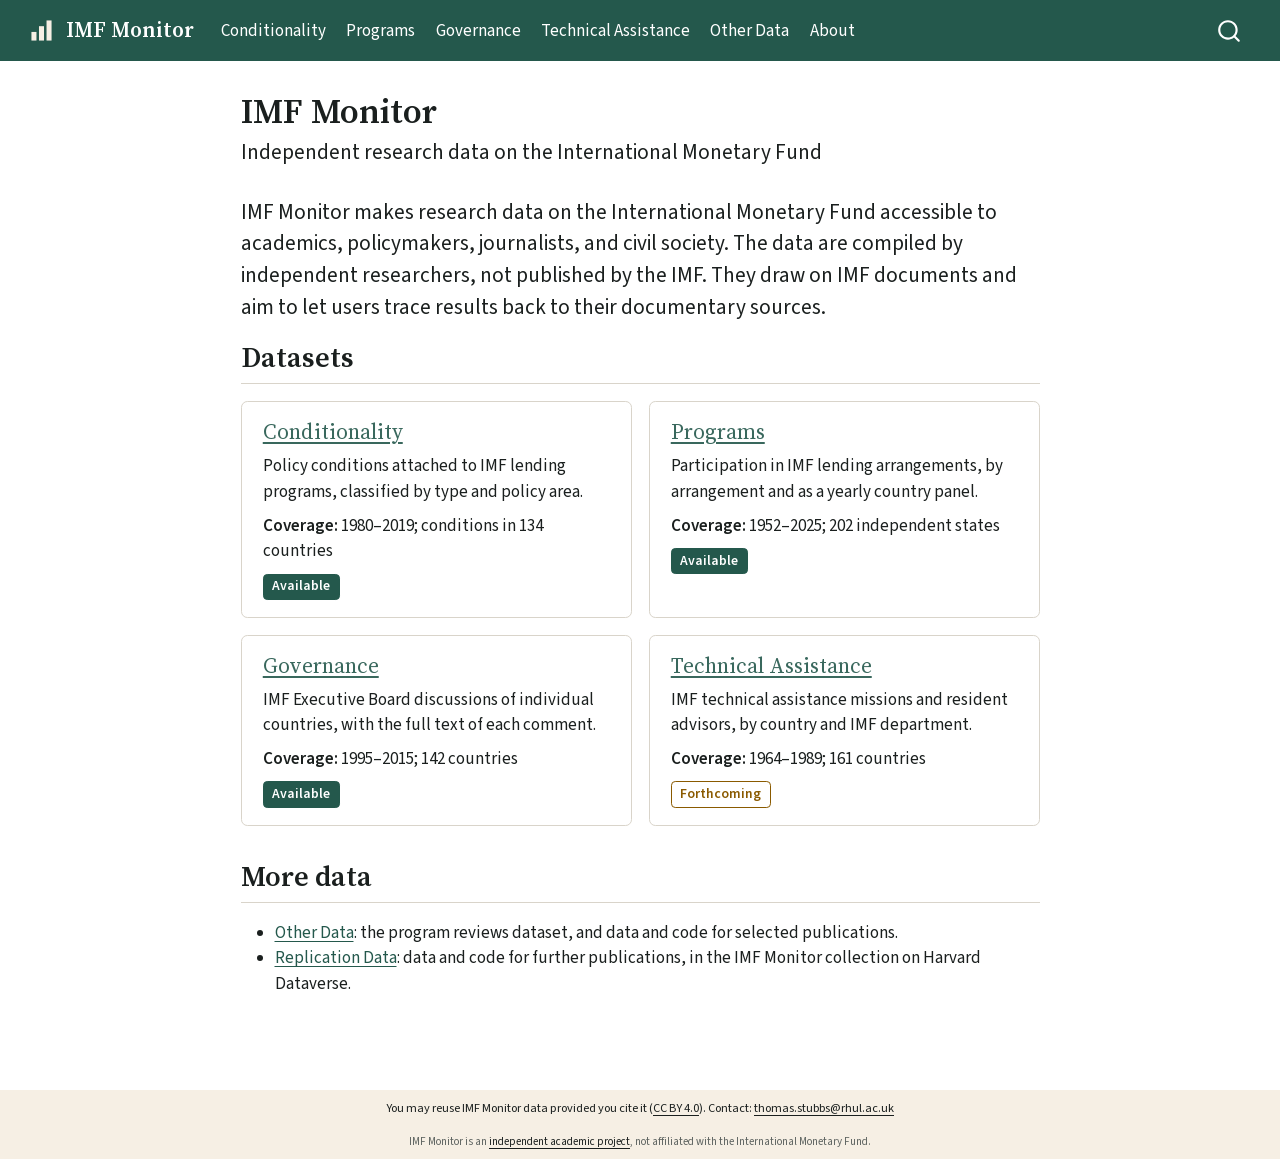
==== docs/index.html @ ade7a2f3 "Remove the last redirect; shorten the footer's independence notice - Remove the /imf-conditionality." ====
<!DOCTYPE html>
<html xmlns="http://www.w3.org/1999/xhtml" lang="en-GB" xml:lang="en-GB"><head>

<meta charset="utf-8">
<meta name="generator" content="quarto-1.9.38">

<meta name="viewport" content="width=device-width, initial-scale=1.0, user-scalable=yes">


<title>Independent research data on the International Monetary Fund – IMF Monitor</title>
<style>
/* Default styles provided by pandoc.
** See https://pandoc.org/MANUAL.html#variables-for-html for config info.
*/
code{white-space: pre-wrap;}
span.smallcaps{font-variant: small-caps;}
div.columns{display: flex; gap: min(4vw, 1.5em);}
div.column{flex: auto; overflow-x: auto;}
div.hanging-indent{margin-left: 1.5em; text-indent: -1.5em;}
ul.task-list{list-style: none;}
ul.task-list li input[type="checkbox"] {
  width: 0.8em;
  margin: 0 0.8em 0.2em -1em; /* quarto-specific, see https://github.com/quarto-dev/quarto-cli/issues/4556 */ 
  vertical-align: middle;
}
</style>


<script src="site_libs/quarto-nav/quarto-nav.js"></script>
<script src="site_libs/quarto-nav/headroom.min.js"></script>
<script src="site_libs/clipboard/clipboard.min.js"></script>
<script src="site_libs/quarto-search/autocomplete.umd.js"></script>
<script src="site_libs/quarto-search/fuse.min.js"></script>
<script src="site_libs/quarto-search/quarto-search.js"></script>
<meta name="quarto:offset" content="./">
<link href="./images/favicon.png" rel="icon" type="image/png">
<script src="site_libs/quarto-html/quarto.js" type="module"></script>
<script src="site_libs/quarto-html/tabsets/tabsets.js" type="module"></script>
<script src="site_libs/quarto-html/popper.min.js"></script>
<script src="site_libs/quarto-html/tippy.umd.min.js"></script>
<script src="site_libs/quarto-html/anchor.min.js"></script>
<link href="site_libs/quarto-html/tippy.css" rel="stylesheet">
<link href="site_libs/quarto-html/quarto-syntax-highlighting-15634bcf2e68342d4ad2dfa704d543f6.css" rel="stylesheet" id="quarto-text-highlighting-styles">
<script src="site_libs/bootstrap/bootstrap.min.js"></script>
<link href="site_libs/bootstrap/bootstrap-icons.css" rel="stylesheet">
<link href="site_libs/bootstrap/bootstrap-c8968382eff99cf567ea68c84a95cf80.min.css" rel="stylesheet" append-hash="true" id="quarto-bootstrap" data-mode="light">
<script id="quarto-search-options" type="application/json">{
  "location": "navbar",
  "copy-button": false,
  "collapse-after": 3,
  "panel-placement": "end",
  "type": "overlay",
  "limit": 50,
  "keyboard-shortcut": [
    "f",
    "/",
    "s"
  ],
  "show-item-context": false,
  "language": {
    "search-no-results-text": "No results",
    "search-matching-documents-text": "matching documents",
    "search-copy-link-title": "Copy link to search",
    "search-hide-matches-text": "Hide additional matches",
    "search-more-match-text": "more match in this document",
    "search-more-matches-text": "more matches in this document",
    "search-clear-button-title": "Clear",
    "search-text-placeholder": "",
    "search-detached-cancel-button-title": "Cancel",
    "search-submit-button-title": "Submit",
    "search-label": "Search"
  }
}</script>
<meta name="robots" content="noindex, nofollow">


<link rel="stylesheet" href="styles/fonts.css">
</head>

<body class="nav-fixed fullcontent quarto-light">

<div id="quarto-search-results"></div>
  <header id="quarto-header" class="headroom fixed-top">
    <nav class="navbar navbar-expand-lg " data-bs-theme="dark">
      <div class="navbar-container container-fluid">
      <div class="navbar-brand-container mx-auto">
    <a href="./index.html" class="navbar-brand navbar-brand-logo">
    <img src="./images/logo-mark.svg" alt="" class="navbar-logo light-content">
    <img src="./images/logo-mark.svg" alt="" class="navbar-logo dark-content">
    </a>
    <a class="navbar-brand" href="./index.html">
    <span class="navbar-title">IMF Monitor</span>
    </a>
  </div>
            <div id="quarto-search" class="" title="Search"></div>
          <button class="navbar-toggler" type="button" data-bs-toggle="collapse" data-bs-target="#navbarCollapse" aria-controls="navbarCollapse" role="menu" aria-expanded="false" aria-label="Toggle navigation" onclick="if (window.quartoToggleHeadroom) { window.quartoToggleHeadroom(); }">
  <span class="navbar-toggler-icon"></span>
</button>
          <div class="collapse navbar-collapse" id="navbarCollapse">
            <ul class="navbar-nav navbar-nav-scroll me-auto">
  <li class="nav-item">
    <a class="nav-link" href="./conditionality/index.html"> 
<span class="menu-text">Conditionality</span></a>
  </li>  
  <li class="nav-item">
    <a class="nav-link" href="./programs/index.html"> 
<span class="menu-text">Programs</span></a>
  </li>  
  <li class="nav-item">
    <a class="nav-link" href="./governance/index.html"> 
<span class="menu-text">Governance</span></a>
  </li>  
  <li class="nav-item">
    <a class="nav-link" href="./technical-assistance/index.html"> 
<span class="menu-text">Technical Assistance</span></a>
  </li>  
  <li class="nav-item">
    <a class="nav-link" href="./other-data/index.html"> 
<span class="menu-text">Other Data</span></a>
  </li>  
  <li class="nav-item">
    <a class="nav-link" href="./about-us/index.html"> 
<span class="menu-text">About</span></a>
  </li>  
</ul>
          </div> <!-- /navcollapse -->
            <div class="quarto-navbar-tools">
</div>
      </div> <!-- /container-fluid -->
    </nav>
</header>
<!-- content -->
<div id="quarto-content" class="quarto-container page-columns page-rows-contents page-layout-article page-navbar">
<!-- sidebar -->
<!-- margin-sidebar -->
    
<!-- main -->
<main class="content" id="quarto-document-content">
<a class="visually-hidden-focusable skip-link" href="#quarto-document-content">Skip to main content</a>
<script>
  // Quarto inserts this include inside <main>. Move the link to the start of
  // <body>, so it is the first thing a keyboard user reaches.
  (function () {
    var link = document.currentScript.previousElementSibling;
    document.body.insertBefore(link, document.body.firstChild);
  })();
</script>

<header id="title-block-header" class="quarto-title-block default">
<div class="quarto-title">
<h1 class="title">IMF Monitor</h1>
<p class="subtitle lead">Independent research data on the International Monetary Fund</p>
</div>



<div class="quarto-title-meta">

    
  
    
  </div>
  


</header>


<div class="lead">
<p>IMF Monitor makes research data on the International Monetary Fund accessible to academics, policymakers, journalists, and civil society. The data are compiled by independent researchers, not published by the IMF. They draw on IMF documents and aim to let users trace results back to their documentary sources.</p>
</div>
<section id="datasets" class="level2">
<h2 class="anchored" data-anchor-id="datasets">Datasets</h2>
<div class="dataset-grid">
<section class="level3 unnumbered unlisted no-anchor dataset-card">
<h3 class="unnumbered unlisted no-anchor" data-anchor-id=""><a href="./conditionality/index.html" class="stretched-link">Conditionality</a></h3>
<p>Policy conditions attached to IMF lending programs, classified by type and policy area.</p>
<p><span class="card-label">Coverage:</span> 1980–2019; conditions in 134 countries</p>
<p><span class="status status-available">Available</span></p>
</section>
<section class="level3 unnumbered unlisted no-anchor dataset-card">
<h3 class="unnumbered unlisted no-anchor" data-anchor-id=""><a href="./programs/index.html" class="stretched-link">Programs</a></h3>
<p>Participation in IMF lending arrangements, by arrangement and as a yearly country panel.</p>
<p><span class="card-label">Coverage:</span> 1952–2025; 202 independent states</p>
<p><span class="status status-available">Available</span></p>
</section>
<section class="level3 unnumbered unlisted no-anchor dataset-card">
<h3 class="unnumbered unlisted no-anchor" data-anchor-id=""><a href="./governance/index.html" class="stretched-link">Governance</a></h3>
<p>IMF Executive Board discussions of individual countries, with the full text of each comment.</p>
<p><span class="card-label">Coverage:</span> 1995–2015; 142 countries</p>
<p><span class="status status-available">Available</span></p>
</section>
<section class="level3 unnumbered unlisted no-anchor dataset-card">
<h3 class="unnumbered unlisted no-anchor" data-anchor-id=""><a href="./technical-assistance/index.html" class="stretched-link">Technical Assistance</a></h3>
<p>IMF technical assistance missions and resident advisors, by country and IMF department.</p>
<p><span class="card-label">Coverage:</span> 1964–1989; 161 countries</p>
<p><span class="status status-forthcoming">Forthcoming</span></p>
</section>
</div>
</section>
<section id="more-data" class="level2">
<h2 class="anchored" data-anchor-id="more-data">More data</h2>
<ul>
<li><a href="./other-data/index.html">Other Data</a>: the program reviews dataset, and data and code for selected publications.</li>
<li><a href="https://dataverse.harvard.edu/dataverse/imfmonitor">Replication Data</a>: data and code for further publications, in the IMF Monitor collection on Harvard Dataverse.</li>
</ul>


</section>

</main> <!-- /main -->
<script>
  // Copy button in citation boxes (the dataset-cite shortcode).
  document.addEventListener("click", function (event) {
    var button = event.target.closest(".cite-copy");
    if (!button || !navigator.clipboard) return;
    var text = button.closest(".cite-box").querySelector("p").innerText;
    navigator.clipboard.writeText(text).then(function () {
      button.textContent = "Copied";
      setTimeout(function () { button.textContent = "Copy citation"; }, 2000);
    });
  });
</script>
<script id="quarto-html-after-body" type="application/javascript">
  window.document.addEventListener("DOMContentLoaded", function (event) {
    const icon = "";
    const anchorJS = new window.AnchorJS();
    anchorJS.options = {
      placement: 'right',
      icon: icon
    };
    anchorJS.add('.anchored');
    const isCodeAnnotation = (el) => {
      for (const clz of el.classList) {
        if (clz.startsWith('code-annotation-')) {                     
          return true;
        }
      }
      return false;
    }
    const onCopySuccess = function(e) {
      // button target
      const button = e.trigger;
      // don't keep focus
      button.blur();
      // flash "checked"
      button.classList.add('code-copy-button-checked');
      var currentTitle = button.getAttribute("title");
      button.setAttribute("title", "Copied!");
      let tooltip;
      if (window.bootstrap) {
        button.setAttribute("data-bs-toggle", "tooltip");
        button.setAttribute("data-bs-placement", "left");
        button.setAttribute("data-bs-title", "Copied!");
        tooltip = new bootstrap.Tooltip(button, 
          { trigger: "manual", 
            customClass: "code-copy-button-tooltip",
            offset: [0, -8]});
        tooltip.show();    
      }
      setTimeout(function() {
        if (tooltip) {
          tooltip.hide();
          button.removeAttribute("data-bs-title");
          button.removeAttribute("data-bs-toggle");
          button.removeAttribute("data-bs-placement");
        }
        button.setAttribute("title", currentTitle);
        button.classList.remove('code-copy-button-checked');
      }, 1000);
      // clear code selection
      e.clearSelection();
    }
    const getTextToCopy = function(trigger) {
      const outerScaffold = trigger.parentElement.cloneNode(true);
      const codeEl = outerScaffold.querySelector('code');
      for (const childEl of codeEl.children) {
        if (isCodeAnnotation(childEl)) {
          childEl.remove();
        }
      }
      return codeEl.innerText;
    }
    const clipboard = new window.ClipboardJS('.code-copy-button:not([data-in-quarto-modal])', {
      text: getTextToCopy
    });
    clipboard.on('success', onCopySuccess);
    if (window.document.getElementById('quarto-embedded-source-code-modal')) {
      const clipboardModal = new window.ClipboardJS('.code-copy-button[data-in-quarto-modal]', {
        text: getTextToCopy,
        container: window.document.getElementById('quarto-embedded-source-code-modal')
      });
      clipboardModal.on('success', onCopySuccess);
    }
      var localhostRegex = new RegExp(/^(?:http|https):\/\/localhost\:?[0-9]*\//);
      var mailtoRegex = new RegExp(/^mailto:/);
        var filterRegex = new RegExp("https:\/\/thomasairbag\.github\.io\/imfmonitor-website\/");
      var isInternal = (href) => {
          return filterRegex.test(href) || localhostRegex.test(href) || mailtoRegex.test(href);
      }
      // Inspect non-navigation links and adorn them if external
     var links = window.document.querySelectorAll('a[href]:not(.nav-link):not(.navbar-brand):not(.toc-action):not(.sidebar-link):not(.sidebar-item-toggle):not(.pagination-link):not(.no-external):not([aria-hidden]):not(.dropdown-item):not(.quarto-navigation-tool):not(.about-link)');
      for (var i=0; i<links.length; i++) {
        const link = links[i];
        if (!isInternal(link.href)) {
          // undo the damage that might have been done by quarto-nav.js in the case of
          // links that we want to consider external
          if (link.dataset.originalHref !== undefined) {
            link.href = link.dataset.originalHref;
          }
        }
      }
    function tippyHover(el, contentFn, onTriggerFn, onUntriggerFn) {
      const config = {
        allowHTML: true,
        maxWidth: 500,
        delay: 100,
        arrow: false,
        appendTo: function(el) {
            return el.parentElement;
        },
        interactive: true,
        interactiveBorder: 10,
        theme: 'quarto',
        placement: 'bottom-start',
      };
      if (contentFn) {
        config.content = contentFn;
      }
      if (onTriggerFn) {
        config.onTrigger = onTriggerFn;
      }
      if (onUntriggerFn) {
        config.onUntrigger = onUntriggerFn;
      }
      window.tippy(el, config); 
    }
    const noterefs = window.document.querySelectorAll('a[role="doc-noteref"]');
    for (var i=0; i<noterefs.length; i++) {
      const ref = noterefs[i];
      tippyHover(ref, function() {
        // use id or data attribute instead here
        let href = ref.getAttribute('data-footnote-href') || ref.getAttribute('href');
        try { href = new URL(href).hash; } catch {}
        const id = href.replace(/^#\/?/, "");
        const note = window.document.getElementById(id);
        if (note) {
          return note.innerHTML;
        } else {
          return "";
        }
      });
    }
    const xrefs = window.document.querySelectorAll('a.quarto-xref');
    const processXRef = (id, note) => {
      // Strip column container classes
      const stripColumnClz = (el) => {
        el.classList.remove("page-full", "page-columns");
        if (el.children) {
          for (const child of el.children) {
            stripColumnClz(child);
          }
        }
      }
      stripColumnClz(note)
      if (id === null || id.startsWith('sec-')) {
        // Special case sections, only their first couple elements
        const container = document.createElement("div");
        if (note.children && note.children.length > 2) {
          container.appendChild(note.children[0].cloneNode(true));
          for (let i = 1; i < note.children.length; i++) {
            const child = note.children[i];
            if (child.tagName === "P" && child.innerText === "") {
              continue;
            } else {
              container.appendChild(child.cloneNode(true));
              break;
            }
          }
          if (window.Quarto?.typesetMath) {
            window.Quarto.typesetMath(container);
          }
          return container.innerHTML
        } else {
          if (window.Quarto?.typesetMath) {
            window.Quarto.typesetMath(note);
          }
          return note.innerHTML;
        }
      } else {
        // Remove any anchor links if they are present
        const anchorLink = note.querySelector('a.anchorjs-link');
        if (anchorLink) {
          anchorLink.remove();
        }
        if (window.Quarto?.typesetMath) {
          window.Quarto.typesetMath(note);
        }
        if (note.classList.contains("callout")) {
          return note.outerHTML;
        } else {
          return note.innerHTML;
        }
      }
    }
    for (var i=0; i<xrefs.length; i++) {
      const xref = xrefs[i];
      tippyHover(xref, undefined, function(instance) {
        instance.disable();
        let url = xref.getAttribute('href');
        let hash = undefined; 
        if (url.startsWith('#')) {
          hash = url;
        } else {
          try { hash = new URL(url).hash; } catch {}
        }
        if (hash) {
          const id = hash.replace(/^#\/?/, "");
          const note = window.document.getElementById(id);
          if (note !== null) {
            try {
              const html = processXRef(id, note.cloneNode(true));
              instance.setContent(html);
            } finally {
              instance.enable();
              instance.show();
            }
          } else {
            // See if we can fetch this
            fetch(url.split('#')[0])
            .then(res => res.text())
            .then(html => {
              const parser = new DOMParser();
              const htmlDoc = parser.parseFromString(html, "text/html");
              const note = htmlDoc.getElementById(id);
              if (note !== null) {
                const html = processXRef(id, note);
                instance.setContent(html);
              } 
            }).finally(() => {
              instance.enable();
              instance.show();
            });
          }
        } else {
          // See if we can fetch a full url (with no hash to target)
          // This is a special case and we should probably do some content thinning / targeting
          fetch(url)
          .then(res => res.text())
          .then(html => {
            const parser = new DOMParser();
            const htmlDoc = parser.parseFromString(html, "text/html");
            const note = htmlDoc.querySelector('main.content');
            if (note !== null) {
              // This should only happen for chapter cross references
              // (since there is no id in the URL)
              // remove the first header
              if (note.children.length > 0 && note.children[0].tagName === "HEADER") {
                note.children[0].remove();
              }
              const html = processXRef(null, note);
              instance.setContent(html);
            } 
          }).finally(() => {
            instance.enable();
            instance.show();
          });
        }
      }, function(instance) {
      });
    }
        let selectedAnnoteEl;
        const selectorForAnnotation = ( cell, annotation) => {
          let cellAttr = 'data-code-cell="' + cell + '"';
          let lineAttr = 'data-code-annotation="' +  annotation + '"';
          const selector = 'span[' + cellAttr + '][' + lineAttr + ']';
          return selector;
        }
        const selectCodeLines = (annoteEl) => {
          const doc = window.document;
          const targetCell = annoteEl.getAttribute("data-target-cell");
          const targetAnnotation = annoteEl.getAttribute("data-target-annotation");
          const annoteSpan = window.document.querySelector(selectorForAnnotation(targetCell, targetAnnotation));
          const lines = annoteSpan.getAttribute("data-code-lines").split(",");
          const lineIds = lines.map((line) => {
            return targetCell + "-" + line;
          })
          let top = null;
          let height = null;
          let parent = null;
          if (lineIds.length > 0) {
              //compute the position of the single el (top and bottom and make a div)
              const el = window.document.getElementById(lineIds[0]);
              top = el.offsetTop;
              height = el.offsetHeight;
              parent = el.parentElement.parentElement;
            if (lineIds.length > 1) {
              const lastEl = window.document.getElementById(lineIds[lineIds.length - 1]);
              const bottom = lastEl.offsetTop + lastEl.offsetHeight;
              height = bottom - top;
            }
            if (top !== null && height !== null && parent !== null) {
              // cook up a div (if necessary) and position it 
              let div = window.document.getElementById("code-annotation-line-highlight");
              if (div === null) {
                div = window.document.createElement("div");
                div.setAttribute("id", "code-annotation-line-highlight");
                div.style.position = 'absolute';
                parent.appendChild(div);
              }
              div.style.top = top - 2 + "px";
              div.style.height = height + 4 + "px";
              div.style.left = 0;
              let gutterDiv = window.document.getElementById("code-annotation-line-highlight-gutter");
              if (gutterDiv === null) {
                gutterDiv = window.document.createElement("div");
                gutterDiv.setAttribute("id", "code-annotation-line-highlight-gutter");
                gutterDiv.style.position = 'absolute';
                const codeCell = window.document.getElementById(targetCell);
                const gutter = codeCell.querySelector('.code-annotation-gutter');
                gutter.appendChild(gutterDiv);
              }
              gutterDiv.style.top = top - 2 + "px";
              gutterDiv.style.height = height + 4 + "px";
            }
            selectedAnnoteEl = annoteEl;
          }
        };
        const unselectCodeLines = () => {
          const elementsIds = ["code-annotation-line-highlight", "code-annotation-line-highlight-gutter"];
          elementsIds.forEach((elId) => {
            const div = window.document.getElementById(elId);
            if (div) {
              div.remove();
            }
          });
          selectedAnnoteEl = undefined;
        };
          // Handle positioning of the toggle
      window.addEventListener(
        "resize",
        throttle(() => {
          elRect = undefined;
          if (selectedAnnoteEl) {
            selectCodeLines(selectedAnnoteEl);
          }
        }, 10)
      );
      function throttle(fn, ms) {
      let throttle = false;
      let timer;
        return (...args) => {
          if(!throttle) { // first call gets through
              fn.apply(this, args);
              throttle = true;
          } else { // all the others get throttled
              if(timer) clearTimeout(timer); // cancel #2
              timer = setTimeout(() => {
                fn.apply(this, args);
                timer = throttle = false;
              }, ms);
          }
        };
      }
        // Attach click handler to the DT
        const annoteDls = window.document.querySelectorAll('dt[data-target-cell]');
        for (const annoteDlNode of annoteDls) {
          annoteDlNode.addEventListener('click', (event) => {
            const clickedEl = event.target;
            if (clickedEl !== selectedAnnoteEl) {
              unselectCodeLines();
              const activeEl = window.document.querySelector('dt[data-target-cell].code-annotation-active');
              if (activeEl) {
                activeEl.classList.remove('code-annotation-active');
              }
              selectCodeLines(clickedEl);
              clickedEl.classList.add('code-annotation-active');
            } else {
              // Unselect the line
              unselectCodeLines();
              clickedEl.classList.remove('code-annotation-active');
            }
          });
        }
    const findCites = (el) => {
      const parentEl = el.parentElement;
      if (parentEl) {
        const cites = parentEl.dataset.cites;
        if (cites) {
          return {
            el,
            cites: cites.split(' ')
          };
        } else {
          return findCites(el.parentElement)
        }
      } else {
        return undefined;
      }
    };
    var bibliorefs = window.document.querySelectorAll('a[role="doc-biblioref"]');
    for (var i=0; i<bibliorefs.length; i++) {
      const ref = bibliorefs[i];
      const citeInfo = findCites(ref);
      if (citeInfo) {
        tippyHover(citeInfo.el, function() {
          var popup = window.document.createElement('div');
          citeInfo.cites.forEach(function(cite) {
            var citeDiv = window.document.createElement('div');
            citeDiv.classList.add('hanging-indent');
            citeDiv.classList.add('csl-entry');
            var biblioDiv = window.document.getElementById('ref-' + cite);
            if (biblioDiv) {
              citeDiv.innerHTML = biblioDiv.innerHTML;
            }
            popup.appendChild(citeDiv);
          });
          return popup.innerHTML;
        });
      }
    }
  });
  </script>
</div> <!-- /content -->
<footer class="footer">
  <div class="nav-footer">
    <div class="nav-footer-left">
      &nbsp;
    </div>   
    <div class="nav-footer-center">
<p>You may reuse IMF Monitor data provided you cite it (<a href="https://creativecommons.org/licenses/by/4.0/">CC BY 4.0</a>). Contact: <a href="mailto:thomas.stubbs@rhul.ac.uk">thomas.stubbs@rhul.ac.uk</a></p>
<p>IMF Monitor is an <a href="./about-us/index.html#independence">independent academic project</a>, not affiliated with the International Monetary Fund.</p>
</div>
    <div class="nav-footer-right">
      &nbsp;
    </div>
  </div>
</footer>




</body></html>
---- docs/site_libs/quarto-html/tippy.css ----
.tippy-box[data-animation=fade][data-state=hidden]{opacity:0}[data-tippy-root]{max-width:calc(100vw - 10px)}.tippy-box{position:relative;background-color:#333;color:#fff;border-radius:4px;font-size:14px;line-height:1.4;white-space:normal;outline:0;transition-property:transform,visibility,opacity}.tippy-box[data-placement^=top]>.tippy-arrow{bottom:0}.tippy-box[data-placement^=top]>.tippy-arrow:before{bottom:-7px;left:0;border-width:8px 8px 0;border-top-color:initial;transform-origin:center top}.tippy-box[data-placement^=bottom]>.tippy-arrow{top:0}.tippy-box[data-placement^=bottom]>.tippy-arrow:before{top:-7px;left:0;border-width:0 8px 8px;border-bottom-color:initial;transform-origin:center bottom}.tippy-box[data-placement^=left]>.tippy-arrow{right:0}.tippy-box[data-placement^=left]>.tippy-arrow:before{border-width:8px 0 8px 8px;border-left-color:initial;right:-7px;transform-origin:center left}.tippy-box[data-placement^=right]>.tippy-arrow{left:0}.tippy-box[data-placement^=right]>.tippy-arrow:before{left:-7px;border-width:8px 8px 8px 0;border-right-color:initial;transform-origin:center right}.tippy-box[data-inertia][data-state=visible]{transition-timing-function:cubic-bezier(.54,1.5,.38,1.11)}.tippy-arrow{width:16px;height:16px;color:#333}.tippy-arrow:before{content:"";position:absolute;border-color:transparent;border-style:solid}.tippy-content{position:relative;padding:5px 9px;z-index:1}
---- docs/site_libs/quarto-html/quarto-syntax-highlighting-15634bcf2e68342d4ad2dfa704d543f6.css ----
/* quarto syntax highlight colors */
:root {
  --quarto-hl-ot-color: #003B4F;
  --quarto-hl-at-color: #657422;
  --quarto-hl-ss-color: #20794D;
  --quarto-hl-an-color: #5E5E5E;
  --quarto-hl-fu-color: #4758AB;
  --quarto-hl-st-color: #20794D;
  --quarto-hl-cf-color: #003B4F;
  --quarto-hl-op-color: #5E5E5E;
  --quarto-hl-er-color: #AD0000;
  --quarto-hl-bn-color: #AD0000;
  --quarto-hl-al-color: #AD0000;
  --quarto-hl-va-color: #111111;
  --quarto-hl-bu-color: inherit;
  --quarto-hl-ex-color: inherit;
  --quarto-hl-pp-color: #AD0000;
  --quarto-hl-in-color: #5E5E5E;
  --quarto-hl-vs-color: #20794D;
  --quarto-hl-wa-color: #5E5E5E;
  --quarto-hl-do-color: #5E5E5E;
  --quarto-hl-im-color: #00769E;
  --quarto-hl-ch-color: #20794D;
  --quarto-hl-dt-color: #AD0000;
  --quarto-hl-fl-color: #AD0000;
  --quarto-hl-co-color: #5E5E5E;
  --quarto-hl-cv-color: #5E5E5E;
  --quarto-hl-cn-color: #8f5902;
  --quarto-hl-sc-color: #5E5E5E;
  --quarto-hl-dv-color: #AD0000;
  --quarto-hl-kw-color: #003B4F;
}

/* other quarto variables */
:root {
  --quarto-font-monospace: SFMono-Regular, Menlo, Monaco, Consolas, "Liberation Mono", "Courier New", monospace;
}

/* syntax highlight based on Pandoc's rules */
pre > code.sourceCode > span {
  color: #003B4F;
}

code.sourceCode > span {
  color: #003B4F;
}

div.sourceCode,
div.sourceCode pre.sourceCode {
  color: #003B4F;
}

/* Normal */
code span {
  color: #003B4F;
}

/* Alert */
code span.al {
  color: #AD0000;
  font-style: inherit;
}

/* Annotation */
code span.an {
  color: #5E5E5E;
  font-style: inherit;
}

/* Attribute */
code span.at {
  color: #657422;
  font-style: inherit;
}

/* BaseN */
code span.bn {
  color: #AD0000;
  font-style: inherit;
}

/* BuiltIn */
code span.bu {
  font-style: inherit;
}

/* ControlFlow */
code span.cf {
  color: #003B4F;
  font-weight: bold;
  font-style: inherit;
}

/* Char */
code span.ch {
  color: #20794D;
  font-style: inherit;
}

/* Constant */
code span.cn {
  color: #8f5902;
  font-style: inherit;
}

/* Comment */
code span.co {
  color: #5E5E5E;
  font-style: inherit;
}

/* CommentVar */
code span.cv {
  color: #5E5E5E;
  font-style: italic;
}

/* Documentation */
code span.do {
  color: #5E5E5E;
  font-style: italic;
}

/* DataType */
code span.dt {
  color: #AD0000;
  font-style: inherit;
}

/* DecVal */
code span.dv {
  color: #AD0000;
  font-style: inherit;
}

/* Error */
code span.er {
  color: #AD0000;
  font-style: inherit;
}

/* Extension */
code span.ex {
  font-style: inherit;
}

/* Float */
code span.fl {
  color: #AD0000;
  font-style: inherit;
}

/* Function */
code span.fu {
  color: #4758AB;
  font-style: inherit;
}

/* Import */
code span.im {
  color: #00769E;
  font-style: inherit;
}

/* Information */
code span.in {
  color: #5E5E5E;
  font-style: inherit;
}

/* Keyword */
code span.kw {
  color: #003B4F;
  font-weight: bold;
  font-style: inherit;
}

/* Operator */
code span.op {
  color: #5E5E5E;
  font-style: inherit;
}

/* Other */
code span.ot {
  color: #003B4F;
  font-style: inherit;
}

/* Preprocessor */
code span.pp {
  color: #AD0000;
  font-style: inherit;
}

/* SpecialChar */
code span.sc {
  color: #5E5E5E;
  font-style: inherit;
}

/* SpecialString */
code span.ss {
  color: #20794D;
  font-style: inherit;
}

/* String */
code span.st {
  color: #20794D;
  font-style: inherit;
}

/* Variable */
code span.va {
  color: #111111;
  font-style: inherit;
}

/* VerbatimString */
code span.vs {
  color: #20794D;
  font-style: inherit;
}

/* Warning */
code span.wa {
  color: #5E5E5E;
  font-style: italic;
}

.prevent-inlining {
  content: "</";
}

/*# sourceMappingURL=f23921c56f73e400b49028c9186a1aa0.css.map */
---- docs/styles/fonts.css ----
/* Self-hosted fonts, unmodified from Adobe's release branches:
   github.com/adobe-fonts/source-serif and github.com/adobe-fonts/source-sans.
   SIL Open Font Licence 1.1; each folder in fonts/ carries its LICENSE.md.
   Kept in plain CSS rather than custom.scss so the url() paths stay relative
   to this file: docs/styles/fonts.css -> docs/fonts/. */

@font-face {
  font-family: "Source Serif 4";
  font-style: normal;
  font-weight: 400;
  font-display: swap;
  src: url("../fonts/source-serif-4/SourceSerif4-Regular.ttf.woff2") format("woff2");
}

@font-face {
  font-family: "Source Serif 4";
  font-style: italic;
  font-weight: 400;
  font-display: swap;
  src: url("../fonts/source-serif-4/SourceSerif4-It.ttf.woff2") format("woff2");
}

@font-face {
  font-family: "Source Serif 4";
  font-style: normal;
  font-weight: 600;
  font-display: swap;
  src: url("../fonts/source-serif-4/SourceSerif4-Semibold.ttf.woff2") format("woff2");
}

@font-face {
  font-family: "Source Sans 3";
  font-style: normal;
  font-weight: 400;
  font-display: swap;
  src: url("../fonts/source-sans-3/SourceSans3-Regular.ttf.woff2") format("woff2");
}

@font-face {
  font-family: "Source Sans 3";
  font-style: italic;
  font-weight: 400;
  font-display: swap;
  src: url("../fonts/source-sans-3/SourceSans3-It.ttf.woff2") format("woff2");
}

@font-face {
  font-family: "Source Sans 3";
  font-style: normal;
  font-weight: 600;
  font-display: swap;
  src: url("../fonts/source-sans-3/SourceSans3-Semibold.ttf.woff2") format("woff2");
}
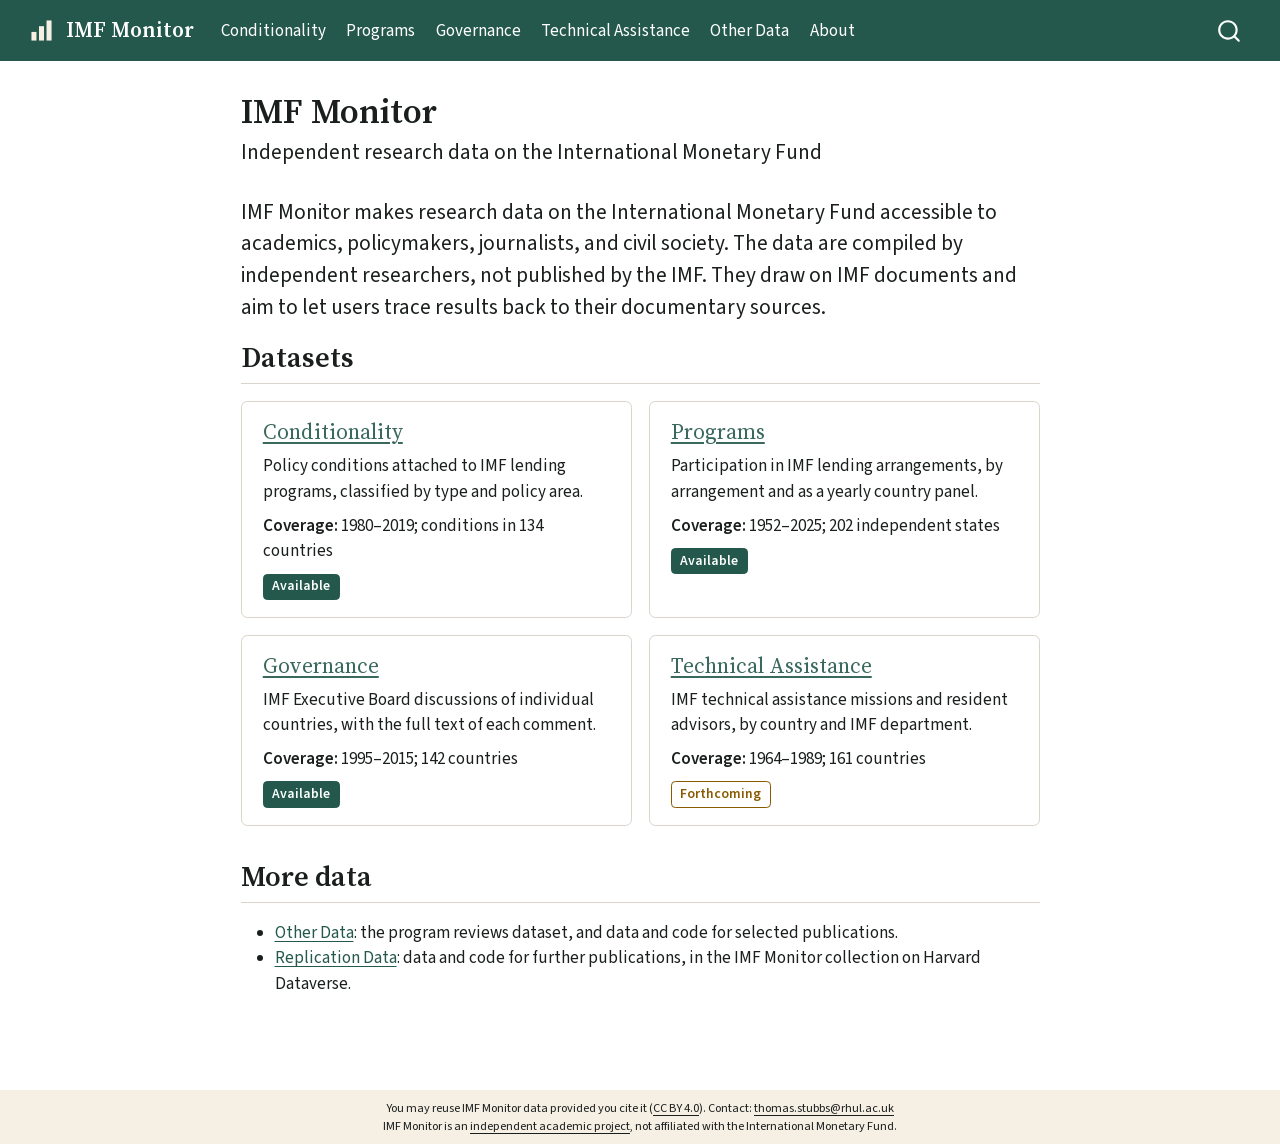
==== commit db14ec98: "Staging fixes, page titles, and footer; remove Download Data; move About - Name the logo link "IMF M" ====
--- a/docs/index.html
+++ b/docs/index.html
@@ -7,7 +7,7 @@
 <meta name="viewport" content="width=device-width, initial-scale=1.0, user-scalable=yes">
 
 
-<title>Independent research data on the International Monetary Fund – IMF Monitor</title>
+<title>IMF Monitor</title>
 <style>
 /* Default styles provided by pandoc.
 ** See https://pandoc.org/MANUAL.html#variables-for-html for config info.
@@ -43,7 +43,7 @@
 <link href="site_libs/quarto-html/quarto-syntax-highlighting-15634bcf2e68342d4ad2dfa704d543f6.css" rel="stylesheet" id="quarto-text-highlighting-styles">
 <script src="site_libs/bootstrap/bootstrap.min.js"></script>
 <link href="site_libs/bootstrap/bootstrap-icons.css" rel="stylesheet">
-<link href="site_libs/bootstrap/bootstrap-c8968382eff99cf567ea68c84a95cf80.min.css" rel="stylesheet" append-hash="true" id="quarto-bootstrap" data-mode="light">
+<link href="site_libs/bootstrap/bootstrap-fb3873f1b0c84fda8a8cf8d7097b7a4d.min.css" rel="stylesheet" append-hash="true" id="quarto-bootstrap" data-mode="light">
 <script id="quarto-search-options" type="application/json">{
   "location": "navbar",
   "copy-button": false,
@@ -85,8 +85,8 @@
       <div class="navbar-container container-fluid">
       <div class="navbar-brand-container mx-auto">
     <a href="./index.html" class="navbar-brand navbar-brand-logo">
-    <img src="./images/logo-mark.svg" alt="" class="navbar-logo light-content">
-    <img src="./images/logo-mark.svg" alt="" class="navbar-logo dark-content">
+    <img src="./images/logo-mark.svg" alt="IMF Monitor" class="navbar-logo light-content">
+    <img src="./images/logo-mark.svg" alt="IMF Monitor" class="navbar-logo dark-content">
     </a>
     <a class="navbar-brand" href="./index.html">
     <span class="navbar-title">IMF Monitor</span>
@@ -119,7 +119,7 @@
 <span class="menu-text">Other Data</span></a>
   </li>  
   <li class="nav-item">
-    <a class="nav-link" href="./about-us/index.html"> 
+    <a class="nav-link" href="./about/index.html"> 
 <span class="menu-text">About</span></a>
   </li>  
 </ul>
@@ -628,8 +628,8 @@
       &nbsp;
     </div>   
     <div class="nav-footer-center">
-<p>You may reuse IMF Monitor data provided you cite it (<a href="https://creativecommons.org/licenses/by/4.0/">CC BY 4.0</a>). Contact: <a href="mailto:thomas.stubbs@rhul.ac.uk">thomas.stubbs@rhul.ac.uk</a></p>
-<p>IMF Monitor is an <a href="./about-us/index.html#independence">independent academic project</a>, not affiliated with the International Monetary Fund.</p>
+<p>You may reuse IMF Monitor data provided you cite it (<a href="https://creativecommons.org/licenses/by/4.0/">CC BY 4.0</a>). Contact: <a href="mailto:thomas.stubbs@rhul.ac.uk">thomas.stubbs@rhul.ac.uk</a><br>
+IMF Monitor is an <a href="./about/index.html#independence">independent academic project</a>, not affiliated with the International Monetary Fund.</p>
 </div>
     <div class="nav-footer-right">
       &nbsp;
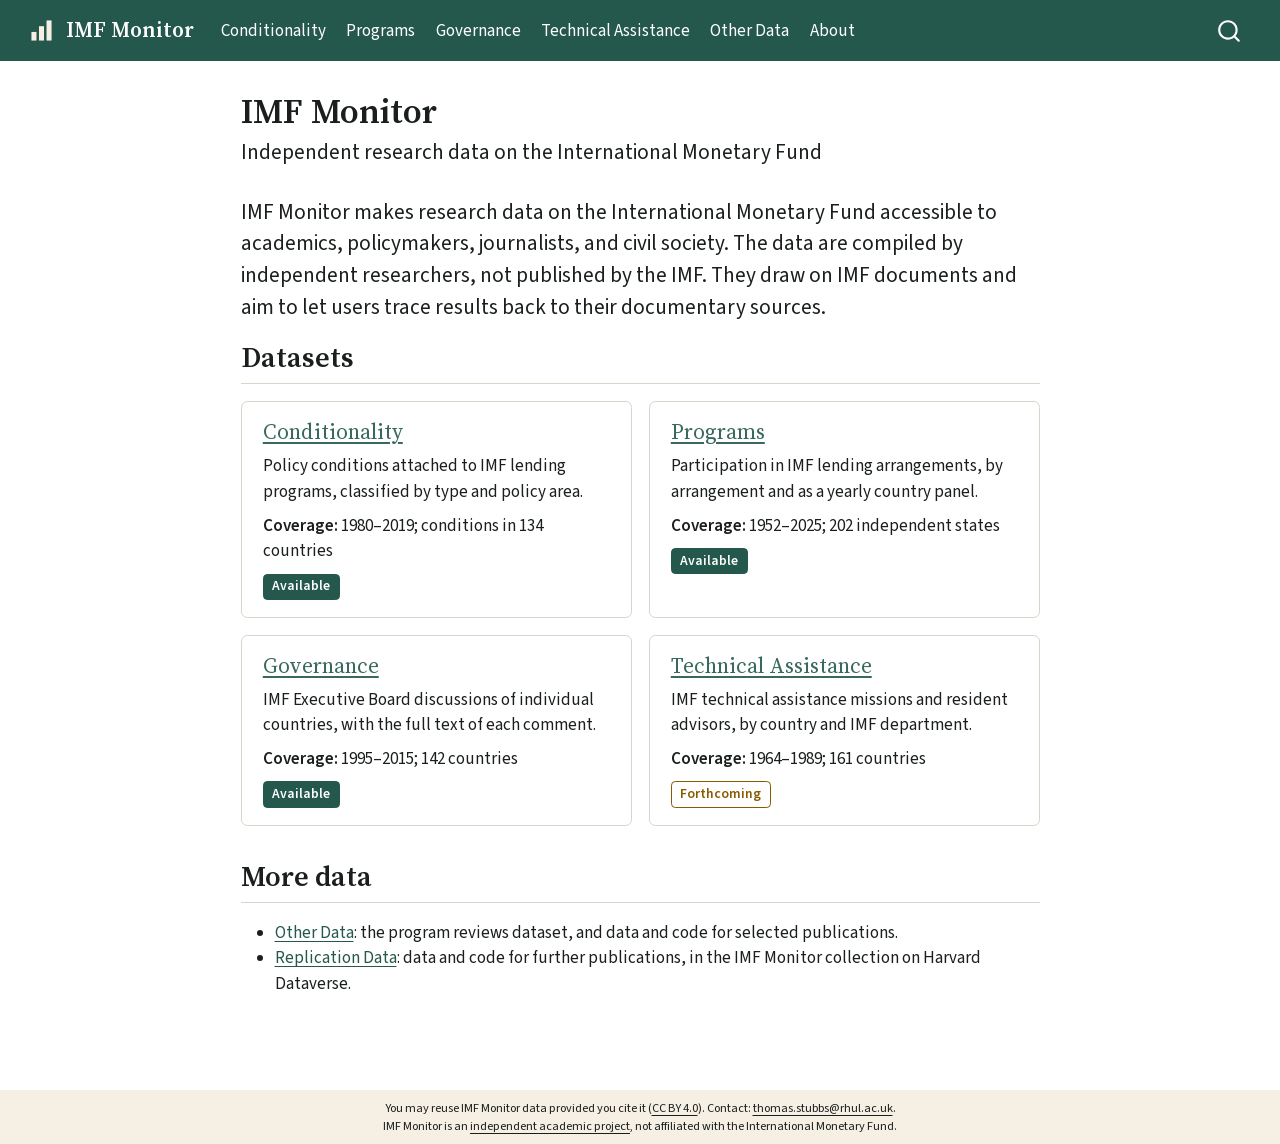
==== commit 266ff052: "Staging checks: downloads save, shorter descriptions, footer, phone links - Download buttons save fi" ====
--- a/docs/index.html
+++ b/docs/index.html
@@ -43,7 +43,7 @@
 <link href="site_libs/quarto-html/quarto-syntax-highlighting-15634bcf2e68342d4ad2dfa704d543f6.css" rel="stylesheet" id="quarto-text-highlighting-styles">
 <script src="site_libs/bootstrap/bootstrap.min.js"></script>
 <link href="site_libs/bootstrap/bootstrap-icons.css" rel="stylesheet">
-<link href="site_libs/bootstrap/bootstrap-fb3873f1b0c84fda8a8cf8d7097b7a4d.min.css" rel="stylesheet" append-hash="true" id="quarto-bootstrap" data-mode="light">
+<link href="site_libs/bootstrap/bootstrap-cbc72b0291a759de7d711cd9a4f221b3.min.css" rel="stylesheet" append-hash="true" id="quarto-bootstrap" data-mode="light">
 <script id="quarto-search-options" type="application/json">{
   "location": "navbar",
   "copy-button": false,
@@ -72,6 +72,7 @@
   }
 }</script>
 <meta name="robots" content="noindex, nofollow">
+<meta name="format-detection" content="telephone=no, date=no, address=no, email=no">
 
 
 <link rel="stylesheet" href="styles/fonts.css">
@@ -628,8 +629,7 @@
       &nbsp;
     </div>   
     <div class="nav-footer-center">
-<p>You may reuse IMF Monitor data provided you cite it (<a href="https://creativecommons.org/licenses/by/4.0/">CC BY 4.0</a>). Contact: <a href="mailto:thomas.stubbs@rhul.ac.uk">thomas.stubbs@rhul.ac.uk</a><br>
-IMF Monitor is an <a href="./about/index.html#independence">independent academic project</a>, not affiliated with the International Monetary Fund.</p>
+<p>You may reuse IMF Monitor data provided you cite it (<a href="https://creativecommons.org/licenses/by/4.0/">CC BY 4.0</a>). Contact: <a href="mailto:thomas.stubbs@rhul.ac.uk">thomas.stubbs@rhul.ac.uk</a>. IMF Monitor is an <a href="./about/index.html#independence">independent academic project</a>, not affiliated with the International Monetary Fund.</p>
 </div>
     <div class="nav-footer-right">
       &nbsp;
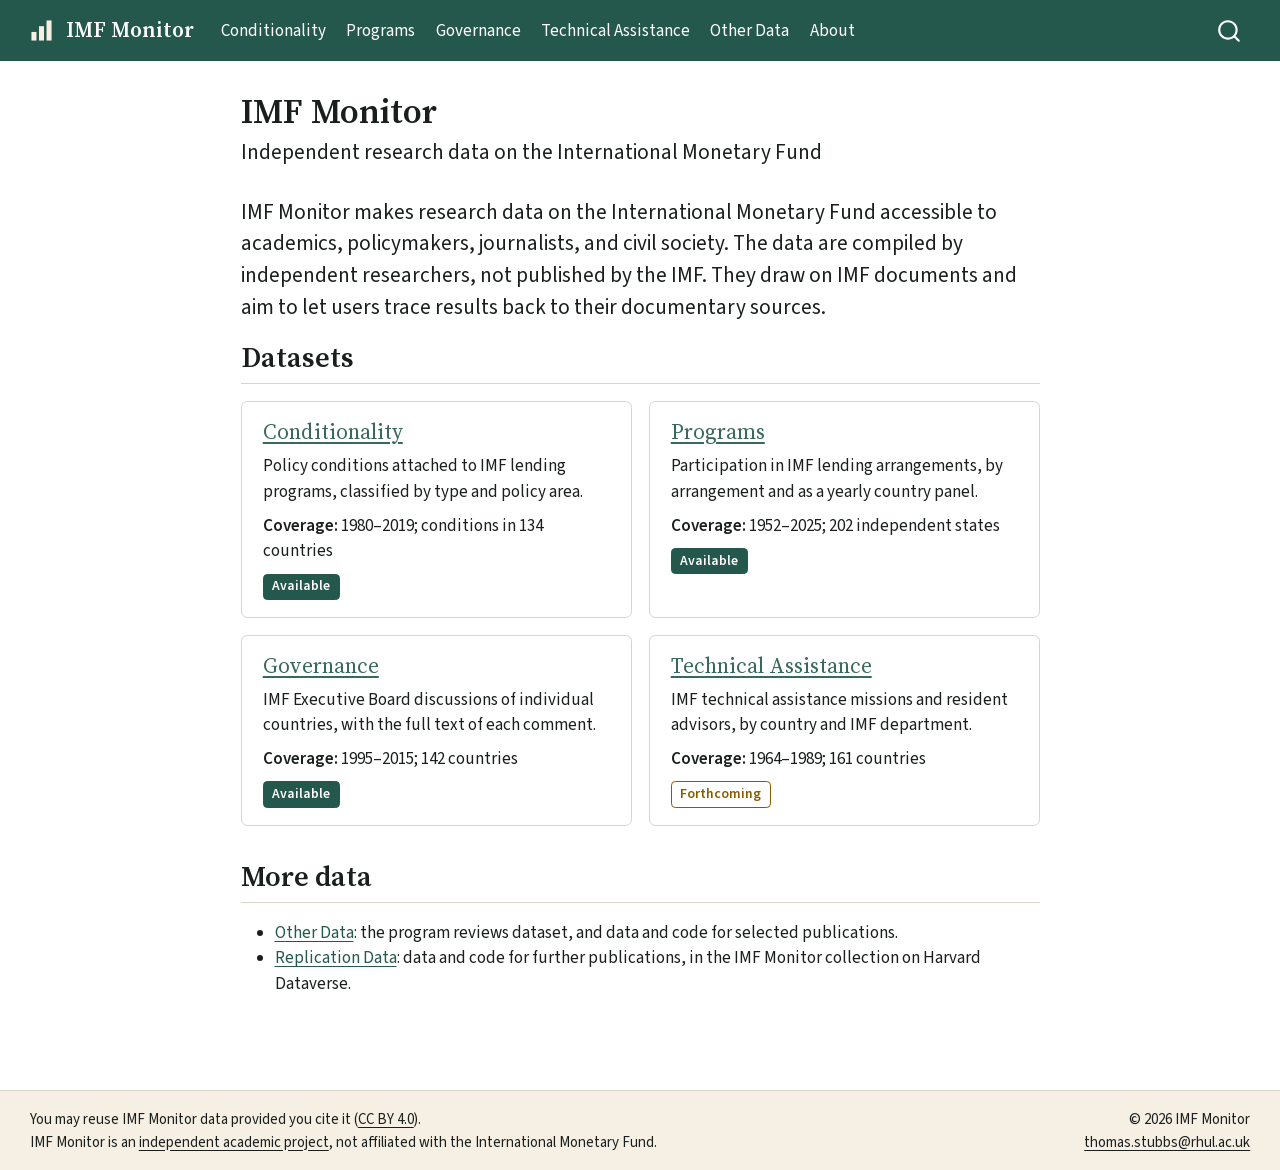
==== commit a9a9bb2f: "Full-width footer with a copyright line; Google Analytics - Footer: the reuse sentence and independe" ====
--- a/docs/index.html
+++ b/docs/index.html
@@ -43,7 +43,7 @@
 <link href="site_libs/quarto-html/quarto-syntax-highlighting-15634bcf2e68342d4ad2dfa704d543f6.css" rel="stylesheet" id="quarto-text-highlighting-styles">
 <script src="site_libs/bootstrap/bootstrap.min.js"></script>
 <link href="site_libs/bootstrap/bootstrap-icons.css" rel="stylesheet">
-<link href="site_libs/bootstrap/bootstrap-cbc72b0291a759de7d711cd9a4f221b3.min.css" rel="stylesheet" append-hash="true" id="quarto-bootstrap" data-mode="light">
+<link href="site_libs/bootstrap/bootstrap-2131ca5729be5f0b04225e22d8b577a0.min.css" rel="stylesheet" append-hash="true" id="quarto-bootstrap" data-mode="light">
 <script id="quarto-search-options" type="application/json">{
   "location": "navbar",
   "copy-button": false,
@@ -71,11 +71,20 @@
     "search-label": "Search"
   }
 }</script>
-<meta name="robots" content="noindex, nofollow">
+<script async="" src="https://www.googletagmanager.com/gtag/js?id=G-3EFVFHWD59"></script>
+
+<script type="text/javascript">
+
+window.dataLayer = window.dataLayer || [];
+function gtag(){dataLayer.push(arguments);}
+gtag('js', new Date());
+gtag('config', 'G-3EFVFHWD59', { 'anonymize_ip': true});
+</script>
 <meta name="format-detection" content="telephone=no, date=no, address=no, email=no">
 
 
 <link rel="stylesheet" href="styles/fonts.css">
+<link rel="canonical" href="https://imfmonitor.org/">
 </head>
 
 <body class="nav-fixed fullcontent quarto-light">
@@ -211,15 +220,28 @@
 
 </main> <!-- /main -->
 <script>
-  // Copy button in citation boxes (the dataset-cite shortcode).
+  // Copy button in citation boxes (the dataset-cite shortcode). The button
+  // shows the result; the box's hidden status line tells screen readers.
   document.addEventListener("click", function (event) {
     var button = event.target.closest(".cite-copy");
-    if (!button || !navigator.clipboard) return;
-    var text = button.closest(".cite-box").querySelector("p").innerText;
-    navigator.clipboard.writeText(text).then(function () {
-      button.textContent = "Copied";
-      setTimeout(function () { button.textContent = "Copy citation"; }, 2000);
-    });
+    if (!button) return;
+    var box = button.closest(".cite-box");
+    var status = box.querySelector(".cite-status");
+    function report(label, message) {
+      button.textContent = label;
+      if (status) status.textContent = message;
+      setTimeout(function () {
+        button.textContent = "Copy citation";
+        if (status) status.textContent = "";
+      }, 2000);
+    }
+    function failed() {
+      report("Copy failed", "Copy failed: select the citation and copy it.");
+    }
+    if (!navigator.clipboard) { failed(); return; }
+    navigator.clipboard.writeText(box.querySelector("p").innerText).then(function () {
+      report("Copied", "Citation copied.");
+    }, failed);
   });
 </script>
 <script id="quarto-html-after-body" type="application/javascript">
@@ -295,7 +317,7 @@
     }
       var localhostRegex = new RegExp(/^(?:http|https):\/\/localhost\:?[0-9]*\//);
       var mailtoRegex = new RegExp(/^mailto:/);
-        var filterRegex = new RegExp("https:\/\/thomasairbag\.github\.io\/imfmonitor-website\/");
+        var filterRegex = new RegExp("https:\/\/imfmonitor\.org\/");
       var isInternal = (href) => {
           return filterRegex.test(href) || localhostRegex.test(href) || mailtoRegex.test(href);
       }
@@ -626,14 +648,16 @@
 <footer class="footer">
   <div class="nav-footer">
     <div class="nav-footer-left">
-      &nbsp;
-    </div>   
+<p>You may reuse IMF Monitor data provided you cite it (<a href="https://creativecommons.org/licenses/by/4.0/">CC BY 4.0</a>).<br>
+IMF Monitor is an <a href="./about/index.html#independence">independent academic project</a>, not affiliated with the International Monetary Fund.</p>
+</div>   
     <div class="nav-footer-center">
-<p>You may reuse IMF Monitor data provided you cite it (<a href="https://creativecommons.org/licenses/by/4.0/">CC BY 4.0</a>). Contact: <a href="mailto:thomas.stubbs@rhul.ac.uk">thomas.stubbs@rhul.ac.uk</a>. IMF Monitor is an <a href="./about/index.html#independence">independent academic project</a>, not affiliated with the International Monetary Fund.</p>
-</div>
-    <div class="nav-footer-right">
       &nbsp;
     </div>
+    <div class="nav-footer-right">
+<p>© 2026 IMF Monitor<br>
+<a href="mailto:thomas.stubbs@rhul.ac.uk">thomas.stubbs@rhul.ac.uk</a></p>
+</div>
   </div>
 </footer>
 
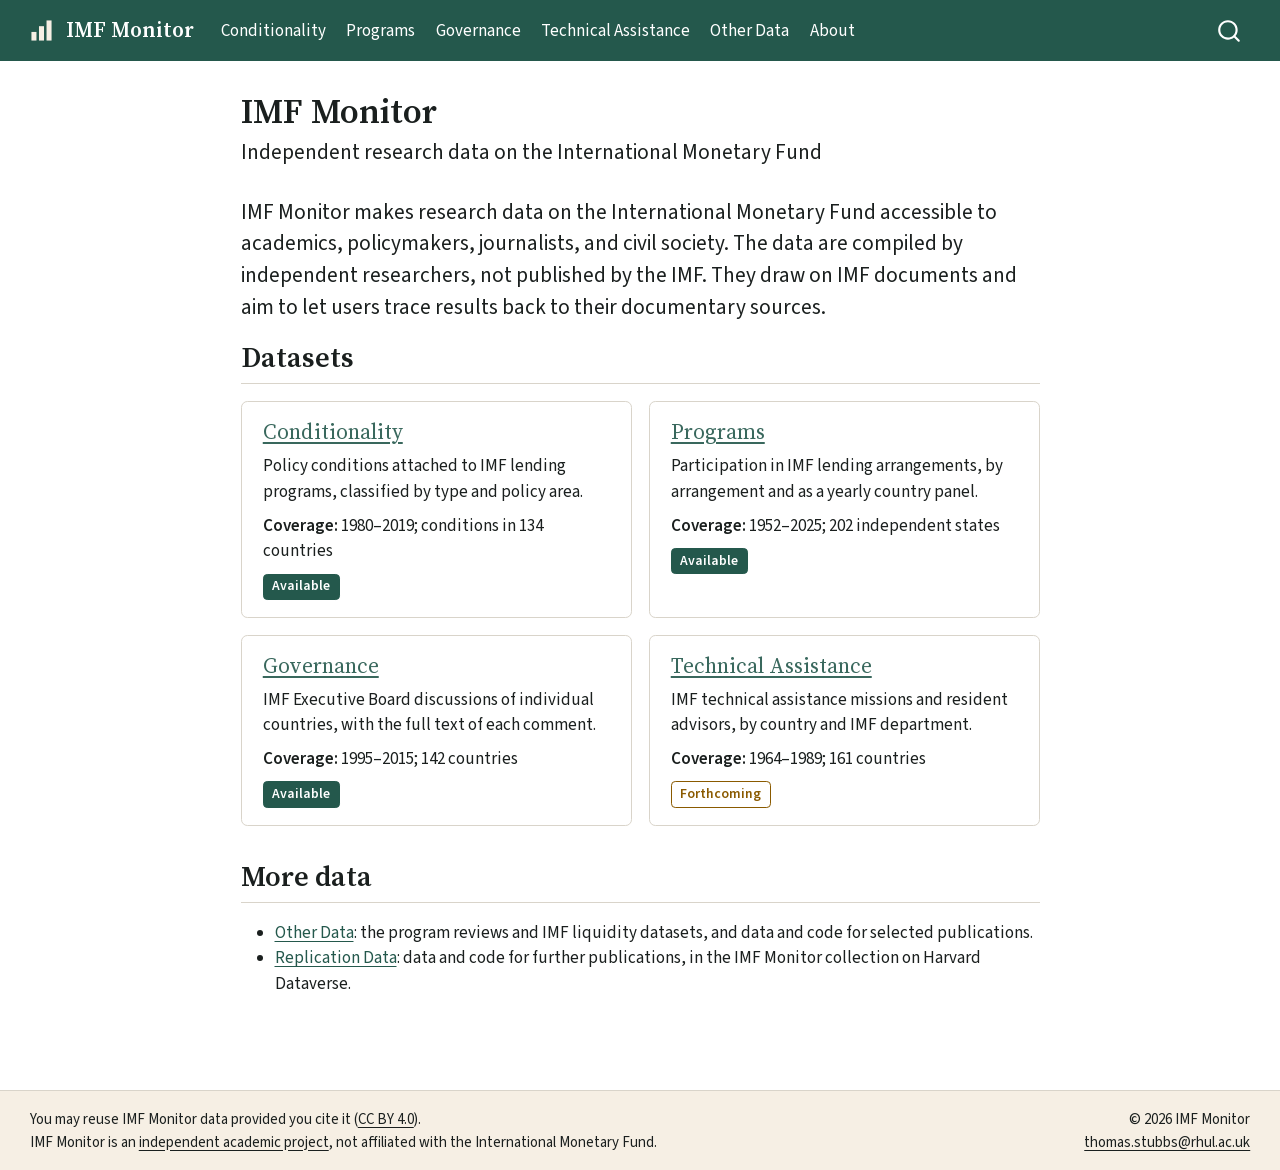
==== commit 1e51339e: "Other Data: the IMF Liquidity Dataset, November 2026 A new entry on Other Data, after Program review" ====
--- a/docs/index.html
+++ b/docs/index.html
@@ -211,7 +211,7 @@
 <section id="more-data" class="level2">
 <h2 class="anchored" data-anchor-id="more-data">More data</h2>
 <ul>
-<li><a href="./other-data/index.html">Other Data</a>: the program reviews dataset, and data and code for selected publications.</li>
+<li><a href="./other-data/index.html">Other Data</a>: the program reviews and IMF liquidity datasets, and data and code for selected publications.</li>
 <li><a href="https://dataverse.harvard.edu/dataverse/imfmonitor">Replication Data</a>: data and code for further publications, in the IMF Monitor collection on Harvard Dataverse.</li>
 </ul>
 
